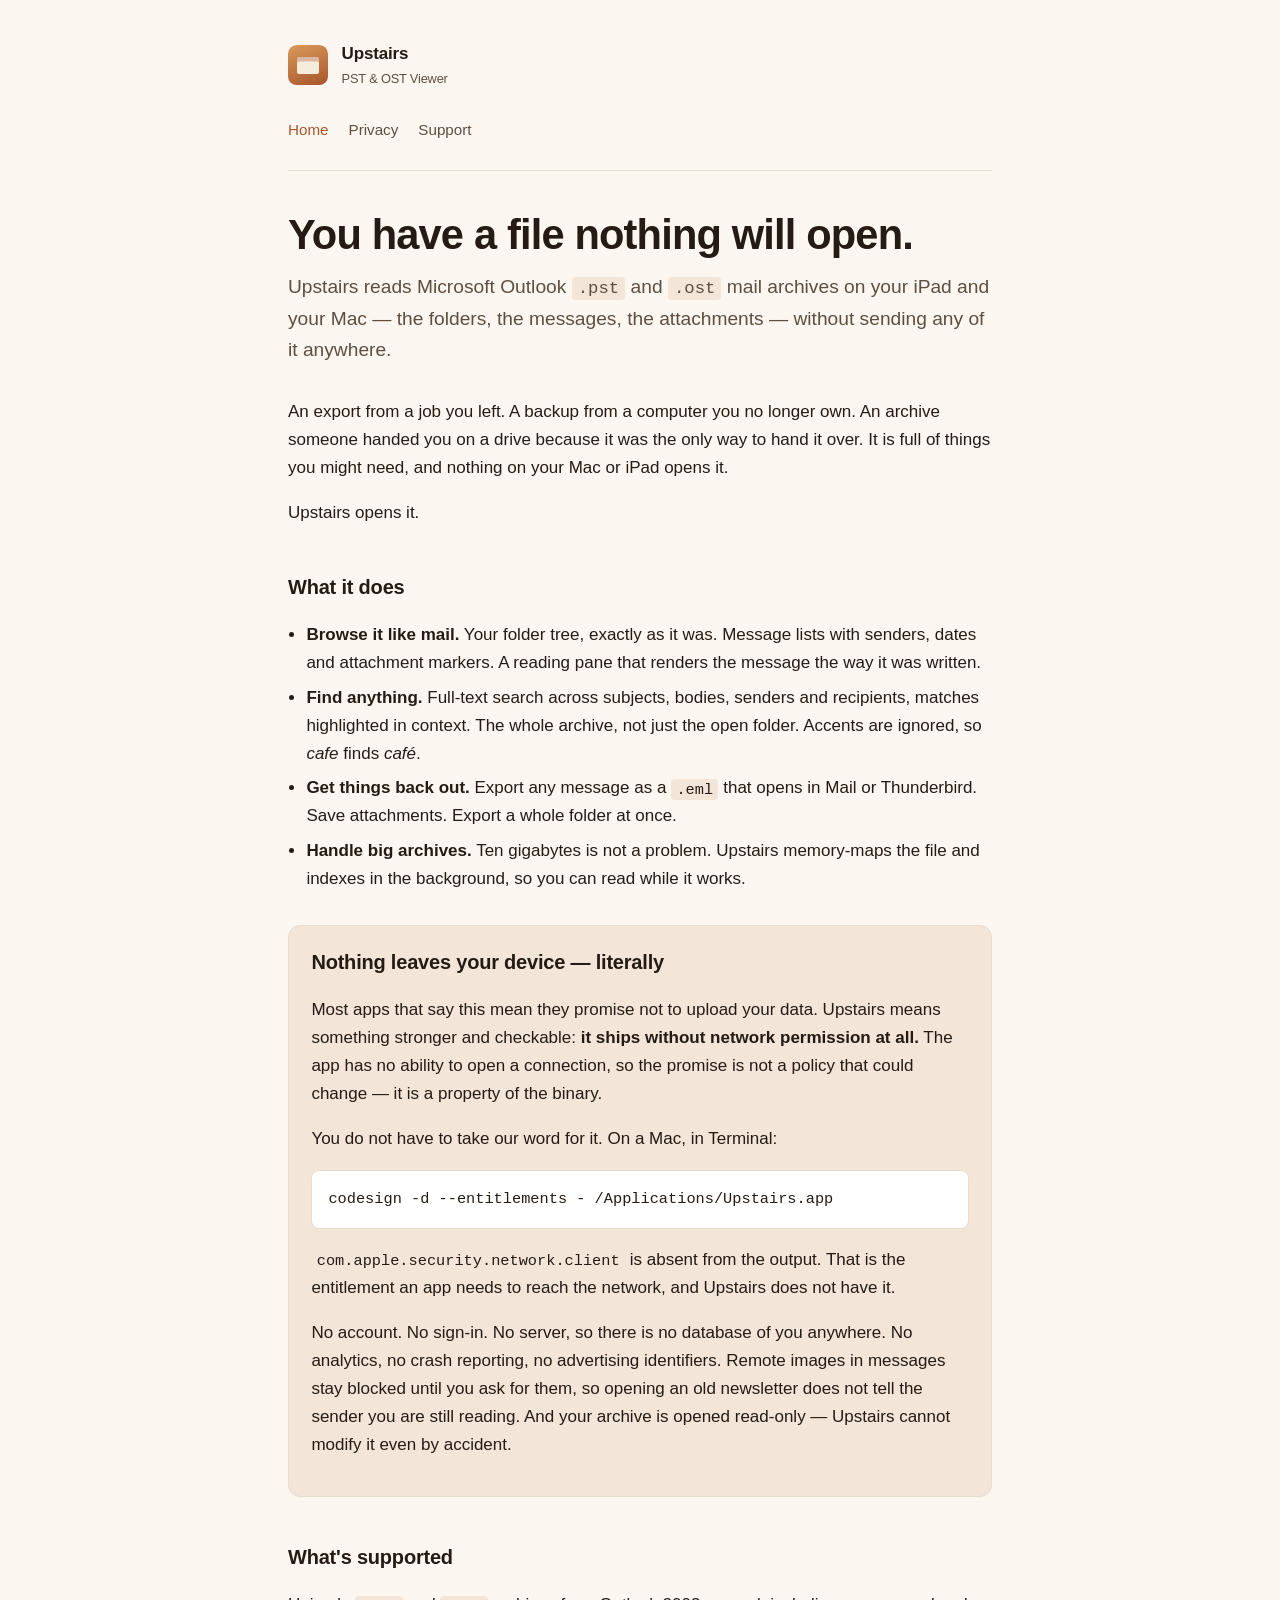
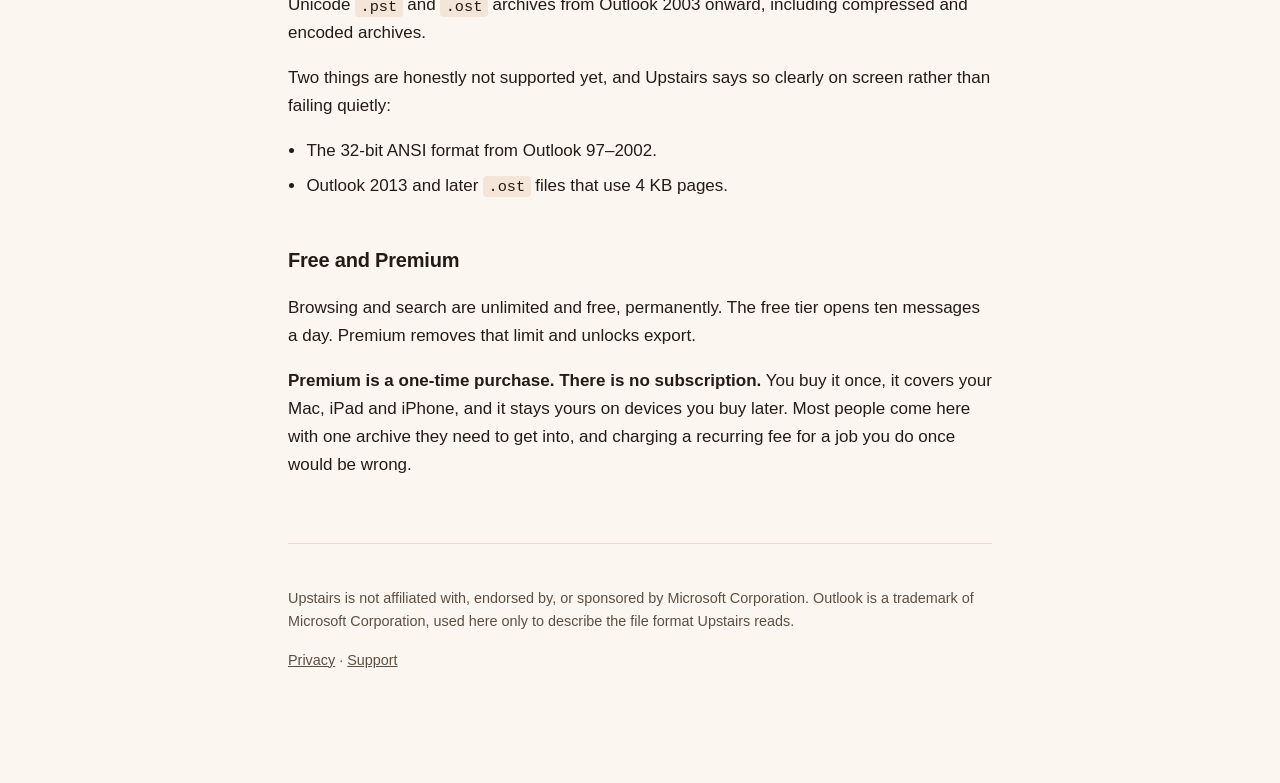
==== index.html @ 4daf947c "Upstairs website: home, privacy policy, support Static pages for the App Store's Support URL and Pri" ====
<!doctype html>
<html lang="en">
<head>
<meta charset="utf-8">
<meta name="viewport" content="width=device-width, initial-scale=1">
<title>Upstairs — open .pst and .ost mail archives on iPad and Mac</title>
<meta name="description" content="Upstairs opens Microsoft Outlook .pst and .ost mail archives on iPad and Mac, entirely offline. No account, no upload, no network permission.">
<link rel="stylesheet" href="style.css">
</head>
<body>
<div class="wrap">

<header>
    <div class="mark" role="img" aria-label="Upstairs app icon"></div>
    <div class="wordmark">Upstairs<span>PST &amp; OST Viewer</span></div>
</header>

<nav>
    <a href="index.html" aria-current="page">Home</a>
    <a href="privacy.html">Privacy</a>
    <a href="support.html">Support</a>
</nav>

<h1>You have a file nothing will open.</h1>

<p class="lede">Upstairs reads Microsoft Outlook <code>.pst</code> and <code>.ost</code>
mail archives on your iPad and your Mac — the folders, the messages, the attachments —
without sending any of it anywhere.</p>

<p>An export from a job you left. A backup from a computer you no longer own. An archive
someone handed you on a drive because it was the only way to hand it over. It is full of
things you might need, and nothing on your Mac or iPad opens it.</p>

<p>Upstairs opens it.</p>

<h2>What it does</h2>

<ul>
    <li><strong>Browse it like mail.</strong> Your folder tree, exactly as it was. Message
    lists with senders, dates and attachment markers. A reading pane that renders the
    message the way it was written.</li>
    <li><strong>Find anything.</strong> Full-text search across subjects, bodies, senders
    and recipients, matches highlighted in context. The whole archive, not just the open
    folder. Accents are ignored, so <em>cafe</em> finds <em>café</em>.</li>
    <li><strong>Get things back out.</strong> Export any message as a <code>.eml</code>
    that opens in Mail or Thunderbird. Save attachments. Export a whole folder at once.</li>
    <li><strong>Handle big archives.</strong> Ten gigabytes is not a problem. Upstairs
    memory-maps the file and indexes in the background, so you can read while it works.</li>
</ul>

<div class="claim">
<h2 style="margin-top:0">Nothing leaves your device — literally</h2>
<p>Most apps that say this mean they promise not to upload your data. Upstairs means
something stronger and checkable: <strong>it ships without network permission at all.</strong>
The app has no ability to open a connection, so the promise is not a policy that could
change — it is a property of the binary.</p>
<p>You do not have to take our word for it. On a Mac, in Terminal:</p>
<pre><code>codesign -d --entitlements - /Applications/Upstairs.app</code></pre>
<p><code>com.apple.security.network.client</code> is absent from the output. That is the
entitlement an app needs to reach the network, and Upstairs does not have it.</p>
<p>No account. No sign-in. No server, so there is no database of you anywhere. No
analytics, no crash reporting, no advertising identifiers. Remote images in messages stay
blocked until you ask for them, so opening an old newsletter does not tell the sender you
are still reading. And your archive is opened read-only — Upstairs cannot modify it even
by accident.</p>
</div>

<h2>What's supported</h2>

<p>Unicode <code>.pst</code> and <code>.ost</code> archives from Outlook 2003 onward,
including compressed and encoded archives.</p>

<p>Two things are honestly not supported yet, and Upstairs says so clearly on screen
rather than failing quietly:</p>

<ul>
    <li>The 32-bit ANSI format from Outlook 97–2002.</li>
    <li>Outlook 2013 and later <code>.ost</code> files that use 4&nbsp;KB pages.</li>
</ul>

<h2>Free and Premium</h2>

<p>Browsing and search are unlimited and free, permanently. The free tier opens ten
messages a day. Premium removes that limit and unlocks export.</p>

<p><strong>Premium is a one-time purchase. There is no subscription.</strong> You buy it
once, it covers your Mac, iPad and iPhone, and it stays yours on devices you buy later.
Most people come here with one archive they need to get into, and charging a recurring fee
for a job you do once would be wrong.</p>

<footer>
    <p>Upstairs is not affiliated with, endorsed by, or sponsored by Microsoft Corporation.
    Outlook is a trademark of Microsoft Corporation, used here only to describe the file
    format Upstairs reads.</p>
    <p><a href="privacy.html">Privacy</a> · <a href="support.html">Support</a></p>
</footer>

</div>
</body>
</html>
---- style.css ----
/* Shared styling for the three pages App Review requires a URL for.
   No fonts, scripts or images are fetched — the page loads with nothing but this file,
   which is the same claim the app itself makes. */

:root {
    color-scheme: light dark;
    --ink: #241c14;
    --ink-soft: #5c4f42;
    --paper: #fbf7f0;
    --panel: #ffffff;
    --rule: #e6ddcf;
    --accent: #a8552b;
    --accent-soft: #f3e5d8;
}

@media (prefers-color-scheme: dark) {
    :root {
        --ink: #f0e8dc;
        --ink-soft: #a99b8a;
        --paper: #17120d;
        --panel: #201911;
        --rule: #362b1f;
        --accent: #e08b53;
        --accent-soft: #2b2015;
    }
}

* { box-sizing: border-box; }

body {
    margin: 0;
    padding: 0 1.5rem 6rem;
    background: var(--paper);
    color: var(--ink);
    font: 17px/1.65 -apple-system, BlinkMacSystemFont, "Segoe UI", Roboto, sans-serif;
    -webkit-text-size-adjust: 100%;
}

.wrap { max-width: 44rem; margin: 0 auto; }

header {
    display: flex;
    align-items: center;
    gap: 0.85rem;
    padding: 2.5rem 0 0;
}

.mark {
    width: 2.5rem;
    height: 2.5rem;
    flex: none;
    border-radius: 22%;
    background: linear-gradient(160deg, #d99a5c, #a8552b);
    position: relative;
}

/* The cream archive box from the app icon, drawn rather than fetched. */
.mark::after {
    content: "";
    position: absolute;
    inset: 30% 22% 26%;
    background: #f6ecdc;
    border-radius: 2px;
    box-shadow: inset 0 0.28rem 0 rgba(168, 85, 43, 0.35);
}

.wordmark { font-weight: 600; letter-spacing: -0.01em; }
.wordmark span { display: block; font-size: 0.8rem; font-weight: 400; color: var(--ink-soft); }

nav {
    margin: 1.75rem 0 0;
    padding-bottom: 1.75rem;
    border-bottom: 1px solid var(--rule);
    display: flex;
    gap: 1.25rem;
    font-size: 0.95rem;
}

nav a { color: var(--ink-soft); text-decoration: none; }
nav a:hover, nav a[aria-current] { color: var(--accent); }

h1 {
    font-size: clamp(1.9rem, 5vw, 2.6rem);
    line-height: 1.15;
    letter-spacing: -0.02em;
    margin: 2.5rem 0 0.75rem;
}

h2 {
    font-size: 1.25rem;
    letter-spacing: -0.01em;
    margin: 2.75rem 0 0.6rem;
}

h3 { font-size: 1rem; margin: 1.75rem 0 0.4rem; }

.lede { font-size: 1.2rem; color: var(--ink-soft); margin: 0 0 2rem; }

a { color: var(--accent); }

ul { padding-left: 1.15rem; }
li { margin: 0.4rem 0; }

.panel {
    background: var(--panel);
    border: 1px solid var(--rule);
    border-radius: 0.75rem;
    padding: 1.25rem 1.4rem;
    margin: 1.75rem 0;
}

.panel h2, .panel h3 { margin-top: 0; }

.claim {
    background: var(--accent-soft);
    border: 1px solid var(--rule);
    border-radius: 0.75rem;
    padding: 1.25rem 1.4rem;
    margin: 2rem 0;
}

code {
    font: 0.9em/1.4 ui-monospace, SFMono-Regular, Menlo, monospace;
    background: var(--accent-soft);
    padding: 0.1em 0.35em;
    border-radius: 0.25rem;
}

pre {
    background: var(--panel);
    border: 1px solid var(--rule);
    border-radius: 0.5rem;
    padding: 0.9rem 1rem;
    overflow-x: auto;
}

pre code { background: none; padding: 0; }

table { border-collapse: collapse; width: 100%; margin: 1.25rem 0; font-size: 0.95rem; }
th, td { text-align: left; padding: 0.55rem 0.6rem; border-bottom: 1px solid var(--rule); vertical-align: top; }
th { font-weight: 600; }

footer {
    margin-top: 4rem;
    padding-top: 1.75rem;
    border-top: 1px solid var(--rule);
    font-size: 0.9rem;
    color: var(--ink-soft);
}

footer a { color: var(--ink-soft); }
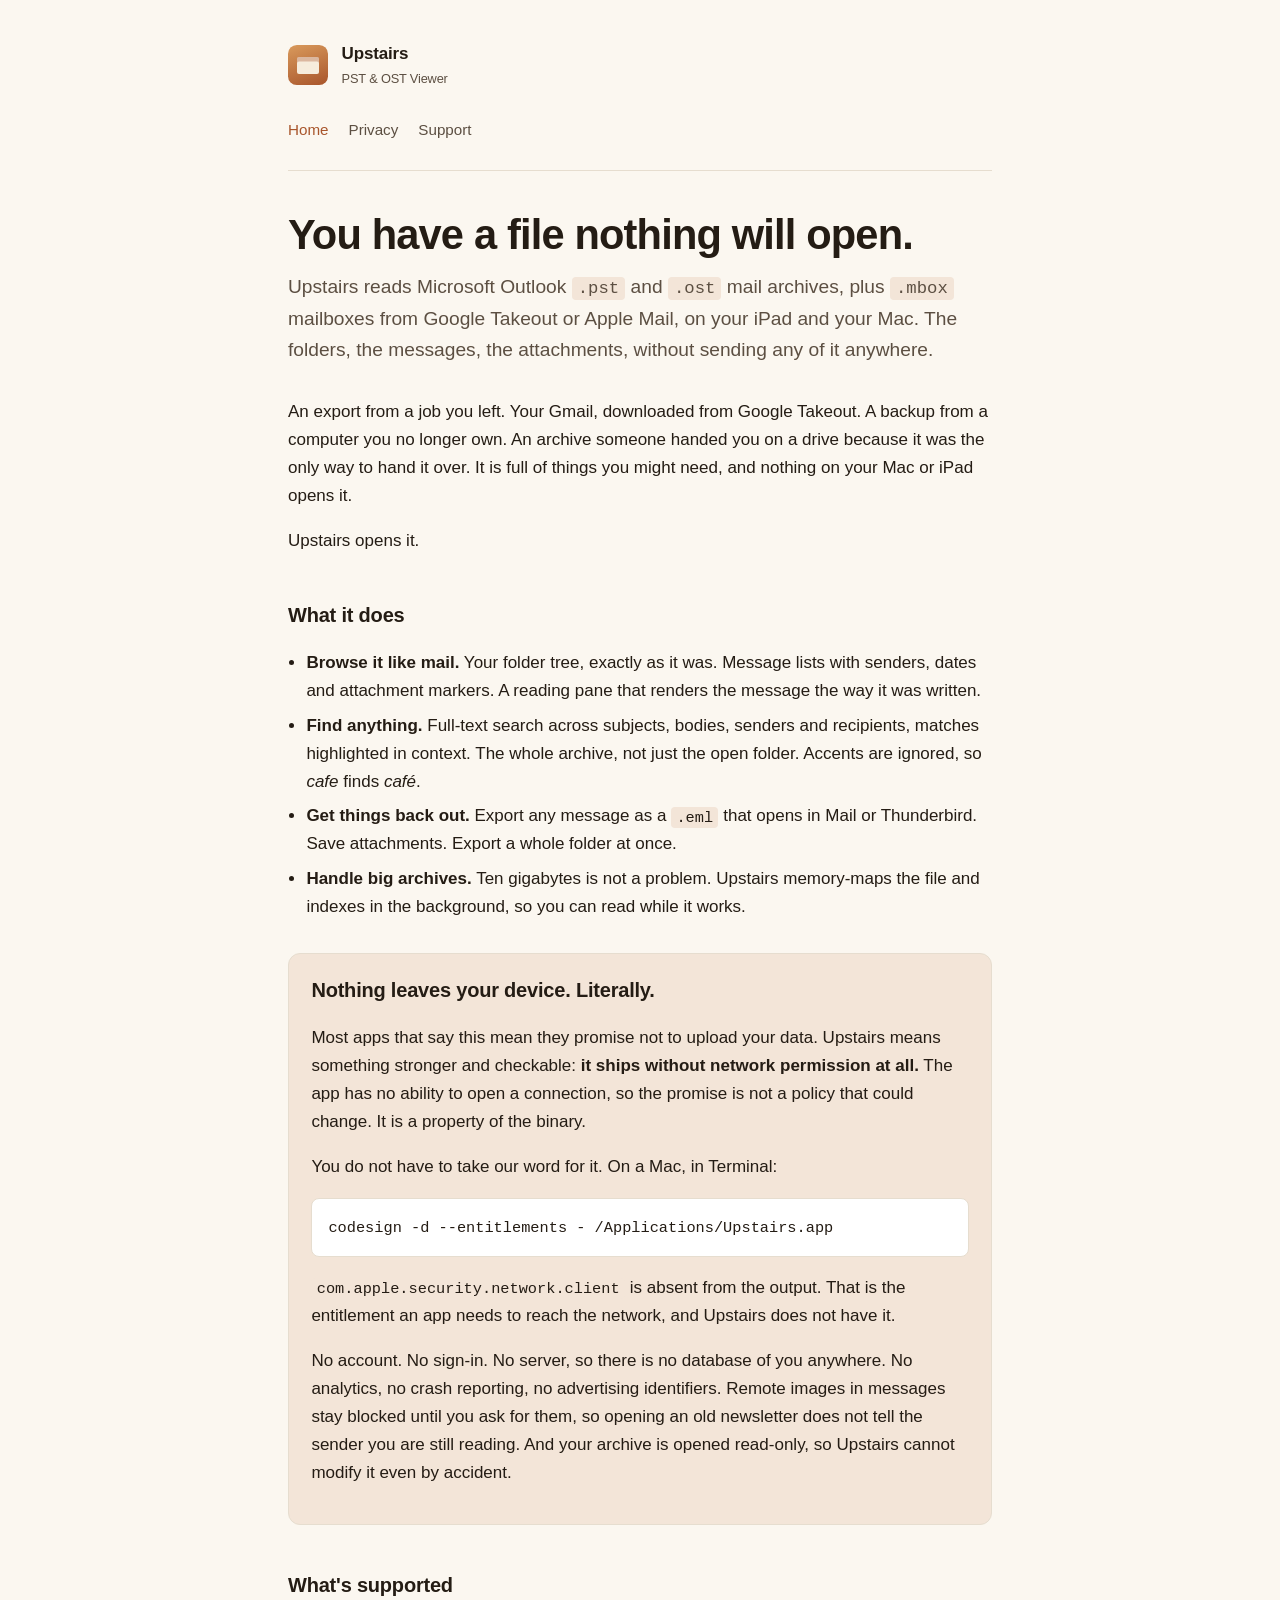
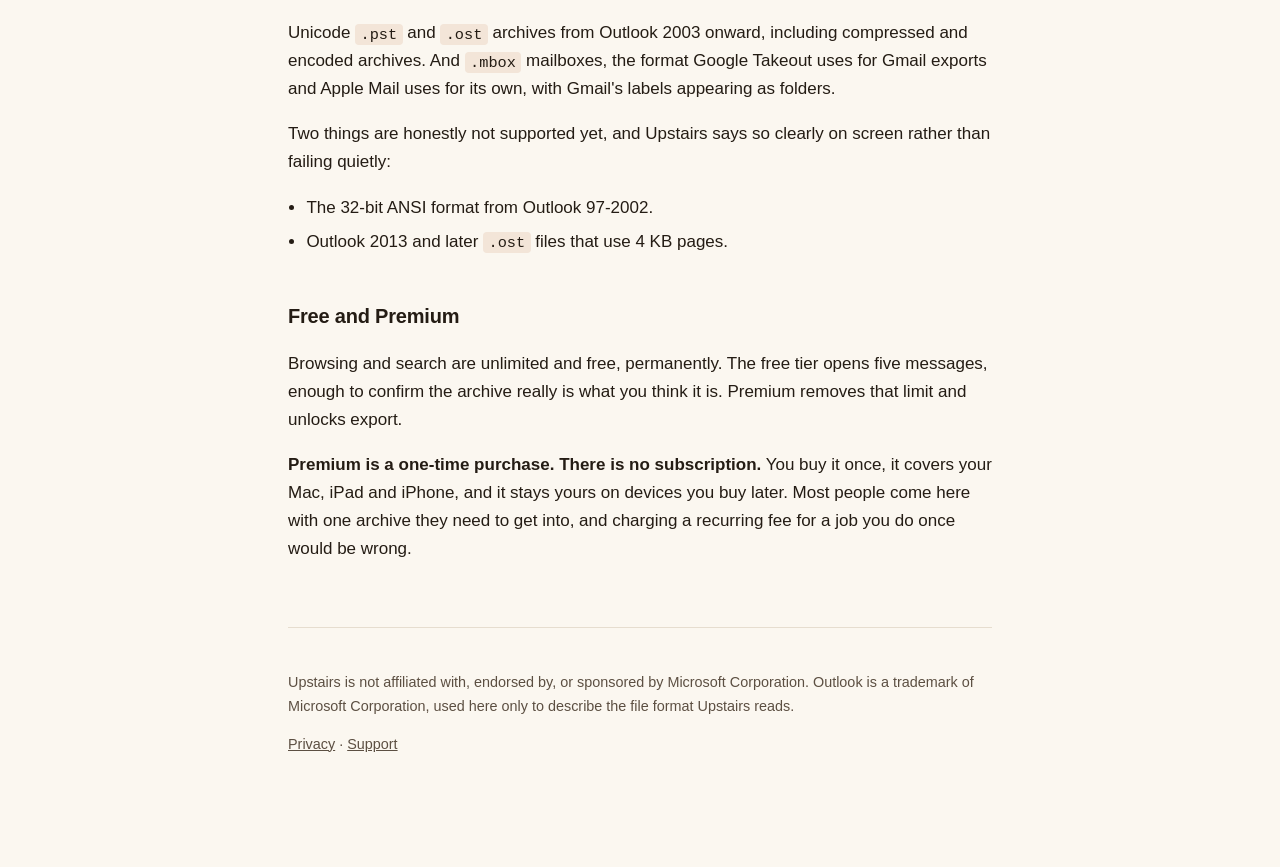
==== commit 55e81397: "fix: as paginas descreviam outro produto Publicadas em 08/08 e nunca mais tocadas. O app andou desde" ====
--- a/index.html
+++ b/index.html
@@ -3,8 +3,8 @@
 <head>
 <meta charset="utf-8">
 <meta name="viewport" content="width=device-width, initial-scale=1">
-<title>Upstairs — open .pst and .ost mail archives on iPad and Mac</title>
-<meta name="description" content="Upstairs opens Microsoft Outlook .pst and .ost mail archives on iPad and Mac, entirely offline. No account, no upload, no network permission.">
+<title>Upstairs: open .pst, .ost and .mbox mail archives on iPad and Mac</title>
+<meta name="description" content="Upstairs opens Microsoft Outlook .pst and .ost mail archives, plus .mbox mailboxes from Google Takeout or Apple Mail, on iPad and Mac, entirely offline. No account, no upload, no network permission.">
 <link rel="stylesheet" href="style.css">
 </head>
 <body>
@@ -24,12 +24,14 @@
 <h1>You have a file nothing will open.</h1>
 
 <p class="lede">Upstairs reads Microsoft Outlook <code>.pst</code> and <code>.ost</code>
-mail archives on your iPad and your Mac — the folders, the messages, the attachments —
-without sending any of it anywhere.</p>
+mail archives, plus <code>.mbox</code> mailboxes from Google Takeout or Apple Mail, on
+your iPad and your Mac. The folders, the messages, the attachments, without sending any
+of it anywhere.</p>
 
-<p>An export from a job you left. A backup from a computer you no longer own. An archive
-someone handed you on a drive because it was the only way to hand it over. It is full of
-things you might need, and nothing on your Mac or iPad opens it.</p>
+<p>An export from a job you left. Your Gmail, downloaded from Google Takeout. A backup
+from a computer you no longer own. An archive someone handed you on a drive because it
+was the only way to hand it over. It is full of things you might need, and nothing on
+your Mac or iPad opens it.</p>
 
 <p>Upstairs opens it.</p>
 
@@ -49,11 +51,11 @@
 </ul>
 
 <div class="claim">
-<h2 style="margin-top:0">Nothing leaves your device — literally</h2>
+<h2 style="margin-top:0">Nothing leaves your device. Literally.</h2>
 <p>Most apps that say this mean they promise not to upload your data. Upstairs means
 something stronger and checkable: <strong>it ships without network permission at all.</strong>
 The app has no ability to open a connection, so the promise is not a policy that could
-change — it is a property of the binary.</p>
+change. It is a property of the binary.</p>
 <p>You do not have to take our word for it. On a Mac, in Terminal:</p>
 <pre><code>codesign -d --entitlements - /Applications/Upstairs.app</code></pre>
 <p><code>com.apple.security.network.client</code> is absent from the output. That is the
@@ -61,27 +63,30 @@
 <p>No account. No sign-in. No server, so there is no database of you anywhere. No
 analytics, no crash reporting, no advertising identifiers. Remote images in messages stay
 blocked until you ask for them, so opening an old newsletter does not tell the sender you
-are still reading. And your archive is opened read-only — Upstairs cannot modify it even
+are still reading. And your archive is opened read-only, so Upstairs cannot modify it even
 by accident.</p>
 </div>
 
 <h2>What's supported</h2>
 
 <p>Unicode <code>.pst</code> and <code>.ost</code> archives from Outlook 2003 onward,
-including compressed and encoded archives.</p>
+including compressed and encoded archives. And <code>.mbox</code> mailboxes, the format
+Google Takeout uses for Gmail exports and Apple Mail uses for its own, with Gmail's
+labels appearing as folders.</p>
 
 <p>Two things are honestly not supported yet, and Upstairs says so clearly on screen
 rather than failing quietly:</p>
 
 <ul>
-    <li>The 32-bit ANSI format from Outlook 97–2002.</li>
+    <li>The 32-bit ANSI format from Outlook 97-2002.</li>
     <li>Outlook 2013 and later <code>.ost</code> files that use 4&nbsp;KB pages.</li>
 </ul>
 
 <h2>Free and Premium</h2>
 
-<p>Browsing and search are unlimited and free, permanently. The free tier opens ten
-messages a day. Premium removes that limit and unlocks export.</p>
+<p>Browsing and search are unlimited and free, permanently. The free tier opens five
+messages, enough to confirm the archive really is what you think it is. Premium removes
+that limit and unlocks export.</p>
 
 <p><strong>Premium is a one-time purchase. There is no subscription.</strong> You buy it
 once, it covers your Mac, iPad and iPhone, and it stays yours on devices you buy later.
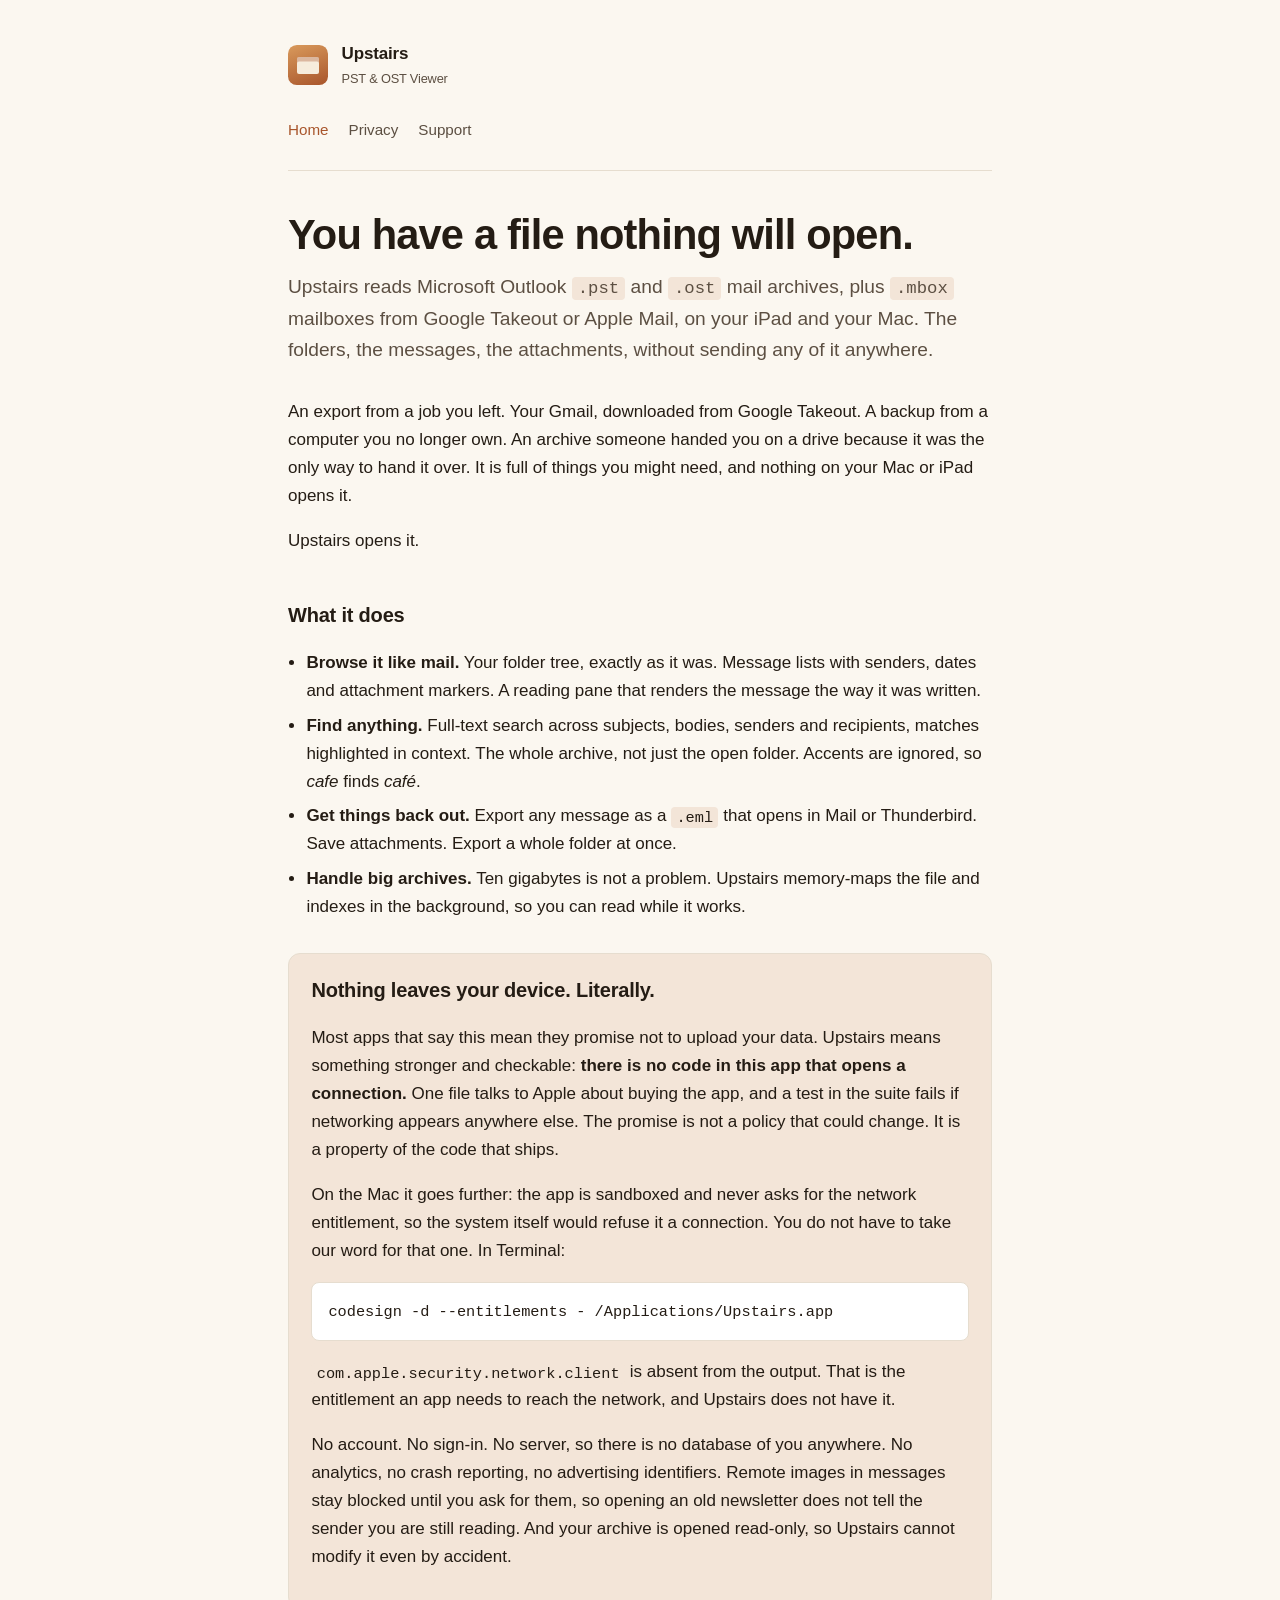
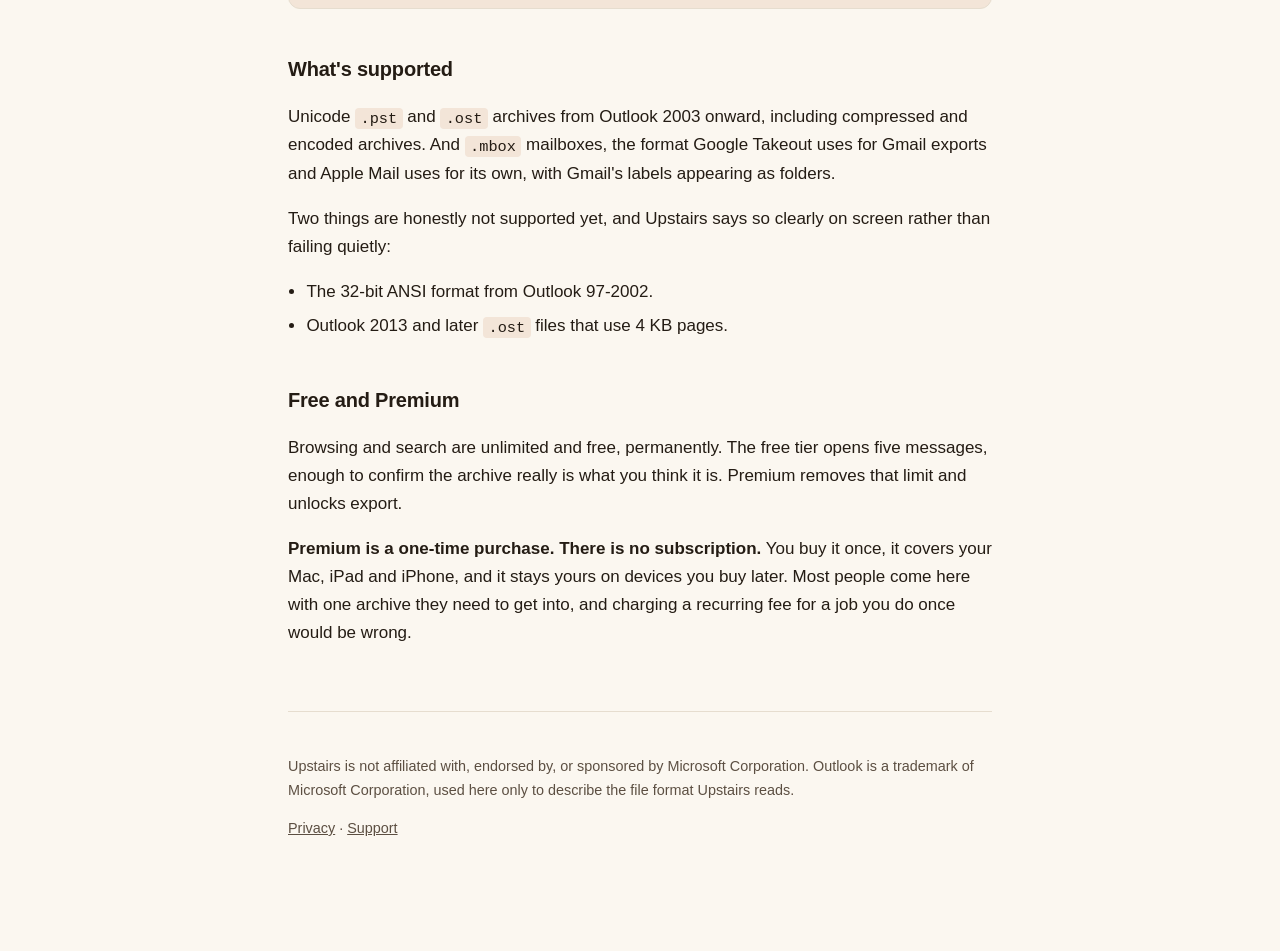
==== commit 304fd92d: "fix: endereco de suporte em dominio proprio, e o texto de rede que a 1.0.1 corrigiu Espelho das tres" ====
--- a/index.html
+++ b/index.html
@@ -4,7 +4,7 @@
 <meta charset="utf-8">
 <meta name="viewport" content="width=device-width, initial-scale=1">
 <title>Upstairs: open .pst, .ost and .mbox mail archives on iPad and Mac</title>
-<meta name="description" content="Upstairs opens Microsoft Outlook .pst and .ost mail archives, plus .mbox mailboxes from Google Takeout or Apple Mail, on iPad and Mac, entirely offline. No account, no upload, no network permission.">
+<meta name="description" content="Upstairs opens Microsoft Outlook .pst and .ost mail archives, plus .mbox mailboxes from Google Takeout or Apple Mail, on iPad and Mac, entirely offline. No account, no upload, no server to send it to.">
 <link rel="stylesheet" href="style.css">
 </head>
 <body>
@@ -53,10 +53,13 @@
 <div class="claim">
 <h2 style="margin-top:0">Nothing leaves your device. Literally.</h2>
 <p>Most apps that say this mean they promise not to upload your data. Upstairs means
-something stronger and checkable: <strong>it ships without network permission at all.</strong>
-The app has no ability to open a connection, so the promise is not a policy that could
-change. It is a property of the binary.</p>
-<p>You do not have to take our word for it. On a Mac, in Terminal:</p>
+something stronger and checkable: <strong>there is no code in this app that opens a
+connection.</strong> One file talks to Apple about buying the app, and a test in the suite
+fails if networking appears anywhere else. The promise is not a policy that could change.
+It is a property of the code that ships.</p>
+<p>On the Mac it goes further: the app is sandboxed and never asks for the network
+entitlement, so the system itself would refuse it a connection. You do not have to take
+our word for that one. In Terminal:</p>
 <pre><code>codesign -d --entitlements - /Applications/Upstairs.app</code></pre>
 <p><code>com.apple.security.network.client</code> is absent from the output. That is the
 entitlement an app needs to reach the network, and Upstairs does not have it.</p>
